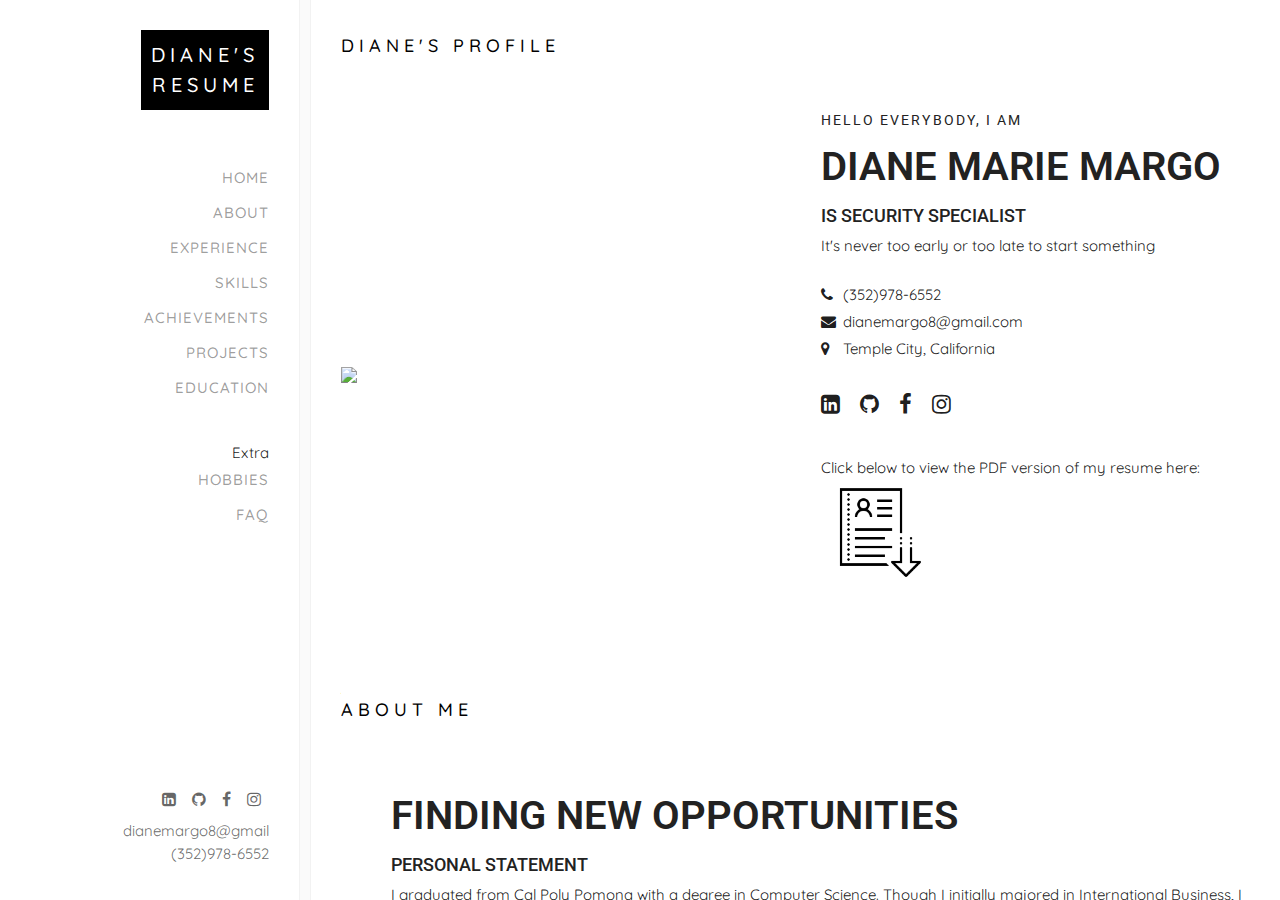
==== resume.html @ 83a234c6 "Update resume.html" ====
<!DOCTYPE html>
<html>
<head>
	<link rel="shortcut icon" type="images\profile\linkedinprofile.jpg" href="favicon.ico">
	<title>Diane Margo's Website</title>
	<link rel="stylesheet" type="text/css" href="css/resume_styles.css">
	<link href="https://stackpath.bootstrapcdn.com/font-awesome/4.7.0/css/font-awesome.min.css" rel="stylesheet">
	<link rel="shortcut icon" href="https://media-exp1.licdn.com/dms/image/C5603AQHrSYSgoVu7YA/profile-displayphoto-shrink_800_800/0/1567546216455?e=1635379200&v=beta&t=qyaoLfaDNfpkjnxjKqqvD3GbhYH4QHb40tQ25MyqhIo"/>
</head>
<body>
	<div class="wraper">
		<div class="container">
		<div class="left-content p-30">
			<div class="logo">
				<a href="index.html">
					<span>Diane's</span>
					<span>Resume</span>
				</a>
			</div>
			<div class="nav">
				<ul>
					<li><a href="#Home">Home</a></li>
					<li><a href="#About">About</a></li>
					<li><a href="#Experience">Experience</a></li>
					<li><a href="#Skills">Skills</a></li>
					<li><a href="#Achievements">Achievements</a></li>
					<li><a href="#Projects">Projects</a></li>
					<li><a href="#Education">Education</a></li>
					
					<br>
					<br>
					<li>Extra</li>
					<li><a href="#Hobbies">Hobbies</a></li>
					<li><a href="#FAQ">FAQ</a></li>
					
				</ul>
			</div>
			<div class="left-footer">
				<div class="social-icons">
					<ul>
						<li><a href="https://www.linkedin.com/in/dianemargo/"><i class="fa fa-linkedin-square" aria-hidden="true"></i></a></li>
						<li><a href="https://github.com/dmmargo"><i class="fa fa-github" aria-hidden="true"></i></a></li>
						<li><a href="https://www.facebook.com/diane.margo"><i class="fa fa-facebook" aria-hidden="true"></i></a></li>
						<li><a href="https://www.instagram.com/who_is_diane/"><i class="fa fa-instagram" aria-hidden="true"></i></a></li>
					</ul>
				</div>
				<div class="foot-contact">
					<ul>
						<li>dianemargo8@gmail</li>
						<li>(352)978-6552</li>
					</ul>
				
				</div>
				

			</div>

		</div>
		<div class="main-content">
			<div class="section1 p-30" id="Home">
			<div class="sec-title">
	
	<div class="pg-title">Diane's Profile</div>
			</div>
				<div class="d-flex-align-center">
				<div class="user-img flex-1"><img src="images\profile\linkedinprofile.jpg"></div>
				<div class="user-profile flex-1">
					<div class="pro-details">
						<div class="sm-text">HELLO EVERYBODY, I AM</div>
						<div class="name">DIANE MARIE MARGO</div>
						<div class="role">IS SECURITY SPECIALIST</div>

					</div>
					<div class="text">It's never too early or too late to start something</div>
					<div class="pr-list">
						<ul>
							<li><i class="fa fa-phone" aria-hidden="true"></i> (352)978-6552</li>
							<li><i class="fa fa-envelope" aria-hidden="true"></i> dianemargo8@gmail.com</li>
							<li><i class="fa fa-map-marker" aria-hidden="true"></i> Temple City, California</li>
						</ul>
					</div>
			<div class="social-icons-head">
					<ul>
						<li><a href="https://www.linkedin.com/in/dianemargo/"><i class="fa fa-linkedin-square" aria-hidden="true"></i></a></li>
						<li><a href="https://github.com/dmmargo"><i class="fa fa-github" aria-hidden="true"></i></a></li>
						<li><a href="https://www.facebook.com/diane.margo"><i class="fa fa-facebook" aria-hidden="true"></i></a></li>
						<li><a href="https://www.instagram.com/who_is_diane/"><i class="fa fa-instagram" aria-hidden="true"></i></a></li>
					</ul>
				</div>
				<br><br>
				<div class="text">Click below to view the PDF version of my resume here: </div>
				<a href="images/Margo_Diane_resume.pdf" open><img src="images/open-resume.png" style="max-width:100px"></a>
				
				<br><br><br><br>

				</div>
			</div>
			</div>
			
			
			
			
			
			
			
			
			
			
<!-- About Start-->			
			<div class="section1 p-30" id="About">
			<div class="sec-title">
	<div class="pg-title">About Me</div>
			</div>
				<div class="d-flex-align-center">
				<div class="user-profile flex-1">
					<div class="pro-details">
						<div class="name">Finding new opportunities</div>
						<div class="role">Personal Statement</div>
					</div>
					
					<div class="text">I graduated from Cal Poly Pomona with a degree in 
					Computer Science. Though I initially majored in International Business, I discovered 
					my passion for engineering and design after attending a campus hackathon at the end 
					of my first year. During the hackathon, I met three other students to work on an ambitious 
					project: a virtual reality game. We initially had little knowledge of designing virtual 
					reality games. But together, we learned new programming languages and concepts that helped 
					us accomplish our goal. Not only did I present our game to judges, but I also shared it 
					with students majoring in different fields to gain different perspectives on the project. 
					Collaborating with my group and sharing my work with others made me realize that I enjoyed 
					leading teams of individuals from various backgrounds.</div>
					<br>
					<div class="text">My interest in leadership culminated in my senior year when 
					I enrolled in a class called “Software Engineering.” Here, I took on the 
					role of project manager for my team. Based on my past project experiences, working on front-end, 
					back-end, business analytics, and qualitative analytics projects, I was able to 
					partition my team’s workloads in the most efficient manner possible while also 
					ensuring that they were involved in every step of the project. I made sure
					to bring out the best of their ability while being a team player.</div>
					<br>
					<div class="text">In addition to my schoolwork, I was involved with numerous 
					student clubs at Cal Poly Pomona. I engaged in many activities; a role of which
					I am particularly proud was my role as a Welcome Week Mentor, where for two 
					summers I mentored and informed new students of the clubs, classes, and benefits 
					the school offers while working with club leaders to coordinate plans. I was also 
					the co-vice president and historian of the Computer Science Society, where I learned 
					to manage resources, recruit club interns, and assist the club board with duties. 
					Additionally, I was an intern and a secretary for the Bronco Esports club. 
					I developed methods to efficiently host events of 500 attendees, worked with sponsors 
					to provide students with giveaways, and worked with the campus organizations to book 
					the appropriate rooms. I believe that school clubs are ideal spaces for networking and 
					learning new skills, where students can express themselves in a welcoming and constructive 
					communities.</div>
					<br>
					<div class="text">Before long, I would discover opportunities for applying my leadership 
					and management skills in the real world. During my third year at Cal Poly Pomona, I began 
					an internship at Southern California Edison (SCE) as an IT Summer Intern. During that time, 
					I created and presented a project for the Intern Project Fair and X-Change Program. 
					My X-Change project premiered in the Continuous Improvement Recognition Event. Soon, 
					I was promoted first to a year-round intern, and then to a full-time employee. For the 
					past two years, I have collaborated on many projects and have managed access controls as 
					well as the company’s subdivided SharePoint, which hosts around 400 users. I also help other 
					teams as an individual contributor. To this day, I continue to learn new concepts and am eager 
					to learn more about my capabilities.</div>
					<br>
					<div class="text">Looking back on my college and professional career, I am 
					more certain than ever that I am best suited for management and leadership 
					roles. My goal is to become a project manager and, perhaps one day, a manager.
					To achieve this goal, I will continue to seek projects that allow me 
					to demonstrate my problem-solving skills to my co-workers and leaders. 
					By applying my strategic management skills, I aim to create 
					better problem-solving solutions and help as many colleagues as 
					possible achieve their own goals. </div>
					

				</div>
			</div>
			</div>
<!-- About End-->					
			
			
			
			
			
			
			
			
			
<!-- Work Start-->				
			<div class="section1 p-30" id="Experience">
			<div class="sec-title">
	<div class="pg-title">Experience</div>
			</div>
				<div class="d-flex-align-center">
				<div class="user-profile flex-1">
					<div class="name2">Southern California Edison (SCE)</div>
					<div class="pro-details"><div class="role">IS Security Specialist</div></div>
							<div class="sm-text">May 2022 - Present</div>	<br>
							<div class="text">● Provide evidence of successful and failed logging for devices in the BES through 
							logging outputs from Industrial Defender and advanced search queries in Splunk.</div>
							<div class="text">● Analyze stakeholders' uses in SharePoint and help with the SharePoint 
							project as it shifts to an automated process. </div>
							<div class="text">● Facilitate meetings for the scanning team to submit and scan on 
							appropriate days.</div>
							<div class="text">● Control Industrial Defender user accounts (create, delete, modify, etc.).</div>
					<div class="pro-details"><div class="role">IS Security Associate</div></div>
							<div class="sm-text">June 2020 - May 2022</div>	<br>
							<div class="text">● Manage a record of patches per device in SCE's Bulk Electric System (BES) 
							by working with SME (subject matter experts) to install any security patches from the vendors.</div>
							<div class="text">● Process access orders as it relates to Electronic Access 
							using the SAP BMC Remedy for IT access role responsibility to grant or 
							remove access.</div>
							<div class="text">● Lead and keep track of SharePoint for the members 
							of Grid Services and validated with the stakeholder to determine what 
							access is needed based on the task they perform.</div>
							<div class="text">● Perform vulnerability scans using Tenable on NERC CIP environments 
							on a bimonthly, monthly, and quarterly basis, help assist with the assessment 
							of vulnerabilities, and work on projects consisting of new assets, performing a 
							new asset vulnerability risk assessment.</div>
							
							<br>
					<div class="pro-details"><div class="role">Professional Trainee and IT Intern</div></div>
							<div class="sm-text">May 2019 - June 2020</div>	<br>
							<div class="text">● Ensure that North American Electric Reliability Corporation critical 
							infrastructure protection (NERC CIP) regulatory compliance and cybersecurity standards are 
							met by providing a cybersecurity framework for the identification and protection of SCE’s 
							critical infrastructure assets to support reliable operation of Bulk Electric System (BES).</div>
							<div class="text">● Assist with submitting access orders to Electronic 
							Access using the SAP BMC Remedy for IT access role responsibility.</div>
							<div class="text">● Provision access on SharePoint access and validated 
							with the stakeholder to determine if the access was still needed.</div>
							<div class="text">● Perform vulnerability scans using Tenable on NERC 
							CIP environments on a bimonthly, monthly, and quarterly basis and work 
							on projects consisting of new assets, performing a new asset vulnerability 
							risk assessment.</div>
							
							
							<br>
					<div class="name2">Bronoco E-sports</div>
					<div class="pro-details"><div class="role">Secretary</div></div>
							<div class="sm-text">May 2019 - May 2020</div>	<br>
							<div class="text">● Acted as an official representative of the 
							club to the Student Interest Council (SIC).</div>
							<div class="text">● Developed methods to make more efficient events 
							that hold around 500 attendees.</div>
							<div class="text">● Worked with sponsors, organizations on 
							campus, and tools online to book rooms and submit applications.</div>
							
<!--							
					<div class="pro-details"><div class="role">General Board</div></div>
							<div class="sm-text">May 2018 - May 2019</div>	<br>
							
							<div class="text">● Developed methods to make more efficient events 
							that hold around 300 attendees.</div>
							<div class="text">● Worked with sponsors to provide students 
							with computer part giveaways.</div>		
--> 				
					<br>					
					<div class="name2">Computer Science Society</div>
					<div class="pro-details"><div class="role">Secretary</div></div>
							<div class="sm-text">May 2019 - May 2020</div>	<br>
							<div class="text">● Organized and select interns for the executive board.</div>
							<div class="text">● Communicated between board members, general members, 
							and outside parties to help the club provide for the students.</div>
							<div class="text">● Designed social media content to advertise the 
							companies that came for the club to recruit students.</div>
							
<!-- 		not relevant enough					
							<br>
					<div class="name2">Welcome Week</div>
					<div class="pro-details"><div class="role">Student Mentor</div></div>
							<div class="sm-text">August 2018, August 2019</div>	<br>
							<div class="text">● Mentored a group of 60 CS mentees.</div>
							<div class="text">● Informed students of classes and opportunities.</div>
							<div class="text">● Interacted with different incoming students and 
							organization leaders in a professional manner.</div>	
--> 					
					<br>
			<div class="pro-details">
						<div class="name">Other Organization</div>
						<div class="name2">SheCodes</div>
						<div class="pro-details"><div class="role">Member</div></div>
							<div class="sm-text">September 2018 - May 2020</div>	<br>
							<div class="text">● Volunteered at the Future Women Developers (FWD) Conference by 
							monitoring the workshops middle/high school women participate in.</div>
							<div class="text">● Joined the Mentorship Program and practices coding 
							interview questions with my mentor.</div>
							<div class="text">● Participated in activities that built my community, 
							outreach, and growth in the field of computer science as a female.</div>
							
						<!--<div class="name2">Game Development</div>-->
						<!--<div class="name2">Vietnmanese Student Association</div>-->
					</div>
							
<!-- Work Experience not relevant to work career
					<div class="name2">cal Poly Pomona Foundation, Inc.</div>
					<div class="pro-details"><div class="role">Food Service Worker</div></div>
							<div class="sm-text">September 2017 - December 2017</div>	<br>
							<div class="text">● Worked in a friendly and fast pace environment.</div>
							<div class="text">● Processed information through the cash register.</div>
							<div class="text">● Maintained a high standard of hygiene and cleanliness 
							meeting all standards of food safety.</div>
							
							<br>
					<div class="pro-details"><div class="role">Banquet Server</div></div>
							<div class="sm-text">June 2017 - September 2017</div>	<br>
							<div class="text">● Delivered with a friendly and fast service.</div>
							<div class="text">● Skillfully addressed the needs of others and partnered 
							with team members to get things done accurately and efficiently.</div>
							<div class="text">● Assist in managing the kitchen by restocking, 
							cleaning, and preparing orders.</div>
							<br>
							<div class="name2">Panda Express</div>
					
					<div class="pro-details"><div class="role">Counter Staff</div></div>
							<div class="sm-text">August 2015 - June 2016</div>	<br>
							<div class="text">● Expedited customer’s orders as cashier 
							while maintaining great customer service.</div>
							<div class="text">● Demonstrated excellence in service and hospitality utilizing 
							invaluable customer service and interpersonal communication skills.</div>
							<div class="text">● Performed food preparation duties 
							in a fast paced line kitchen.</div>	
-->							

						</div>
			</div>
			</div>
<!-- Work end-->	
<!-- About Start-->			
			<div class="section1 p-30" id="Skills">
			<div class="sec-title">
	<div class="pg-title">Skills</div>
			</div>
				<div class="d-flex-align-center">
				<div class="user-profile flex-1">
					<div class="pro-details">
						<div class="name2">Work</div>
						<div class="role">BMC Remedy ● Industrial Defender 
						AutomtedSystems Management (ID ASM) ● SharePoint ● SAP 
						● Microsoft Offices</div>
						
						<div class="name2">School</div>
						<div class="role">Java ● Python ● C++ ● C# ● C 
						● MIPS ● Unity ● Android Studios ● Git ● LUA ● 
						HTML ● CSS ● Dart ● Flutter ● Javascript</div>
					</div>
					
					

				</div>
			</div>
			</div>
<!-- About End-->

			
<!-- Achievements Start-->				
						
			<div class="section1 p-30" id="Achievements">
			<div class="sec-title">
	<div class="pg-title">Achievements</div>
			</div>
				<div class="d-flex-align-center">
				<div class="user-profile flex-1">
					<div class="pro-details">
						<div class="name">Work Related</div>
						<div class="role">IS Security Associate at SCE</div>
					</div>
					<div class="text">● Took a lead role in the SharePoint team after working on the team for a year as an intern.</div>
					<div class="text">● Found workarounds when sudden SharePoint issues arrise that affected 400 stakeholders.</div>
					<div class="text">● Hosted 3 team events that was informative and to keep the work mentally safe.</div>
					<div class="text">● Presented NERC information to over 300 attendees at the NERC CIP Refresher Training
					and hosted the games at the end of the event.</div>
					<div class="text">● Took part in the vulnerability assessment, patch management, access management, 
					evidence review board, qualitative assessment, and SharePoint team.</div>
					
					<br>
						
					<div class="pro-details">
						<div class="role">Professional Trainee at SCE</div>
					</div>
					<div class="text">● Created a project “Manual Baseline Organization” and presented at the Intern Project Event.</div>
					<div class="text">● Participated in the X-Change Project which was premiered at the Continuous Improvement (CI) Recognition Event.</div>
					<div class="text">● Volunteered at the Habitat for Humanity 2019.</div>
					<div class="text">● Got converted to a year-round intern and to a full-time.</div>
					<div class="text">● Part of the VA, patch management, and access management team.</div>
					<div class="text">● Hosted the a farewell event and helped at other events.</div>
					<br>


				<div class="pro-details">
						<div class="name">Certifications</div>
						
						<div class="role"><u><a href="documents/splunk fundamentals 2.pdf" open>Splunk 8.1 Fundamentals 2 Certificate</u></a></div>
						<div class="text">Splunk</div><br>
						
						<div class="role"><u><a href="documents/FSCA - Course completion - Diane Margo.pdf" open>Forescout Administrative Certification</u></a></div>
						<div class="text">Forescout</div><br>
						
						<!--
						<div class="role"><u><a href="documents/Learner-Verification-2157-20091231-CISSP 2019.pdf" open>Certified Information Systems Security Professional(CISSP) 2019</u></a></div>
						<div class="text">Alison</div><br>
						
						<div class="role"><u><a href="documents/Google Digital Garage Certification Certificate.pdf" open>The Fundamentals of Digital Marketing</u></a></div>
						<div class="text">Google Digitial Garage</div><br>
						
						<div class="role"><u><a href="documents/Learner-Verification-1935-20091231-Administrative Support.pdf" open>Administrative Support</u></a></div>
						<div class="text">Alison</div>
						-->
						
					</div>
				</div>
			</div>
			</div>
			
<!-- Achievements End-->				
			
<!-- Projects Start-->				
			
			<div class="section1 p-30" id="Projects">
			<div class="sec-title">
	<div class="pg-title">Projects</div>
			</div>
				<div class="d-flex-align-center">
				<div class="user-profile flex-1">
					<div class="pro-details">
						<div class="name">Work Projects</div>
						
					<div class="role">SharePoint 2019</div>
					<div class="sm-text">October 2019 - December 2020</div>
					<div class="text">● Ensured all files were transfered successfully from one SharePoint 
					to anoter by working with SMEs and enforcing backup storage.</div>
					<div class="text">● Provisioned access to the new SharePoint for each stakeholder.</div>
					<br>
					
					</div>
					<div class="role">Automated Manual Baseline</div>
					<div class="sm-text">May 2019 - August 2019</div>
					<div class="text">● Used Python to build a software that would take in 
					baselines to calculate and compile into one report on a bi-monthly basis.</div>
					<div class="text">● Saved 8 hours of manually labor on a monthly basis.</div>
					<br>
					

					
					<div class="pro-details">
						<div class="name">Undergraduate Projects</div>
						<div class="name2">Hackathons</div>
					</div>
<!--					
					<div class="role">MeTime - Rose Hacks, UCR: </div>
					<div class="sm-text">January 2019</div>
					<div class="text">● Design and applied the features for an android application using Figma</div>
					<div class="text">● Develop a process and showcase the prototype to users.</div>
					<br>
-->					
					<div class="role"><a href = https://github.com/dmmargo/Trading-Wars>
					<u>Trading Wars</u></a> - LA Hacks, UCLA</div>
					<div class="sm-text">March 2018</div>
					<div class="text">● Worked with Ruby on Rails to develop a website that 
					featured a stock game that used real-time API implemented by BlackRock.</div>
					<div class="text">● Allowed users to safely create their own individual 
					accounts and use the fake currency added.</div>
					<br>
<!--					
					<div class="role">Carnival Games - Citrus Hack, UCR</div>
					<div class="sm-text">April 2018</div>
					<div class="text">● Design and applied the features for an android application using Figma</div>
					<div class="text">● Develop a process and showcase the prototype to users.</div>
					<br>
-->					
					<div class="role"><a href = https://github.com/dmmargo/Undercooked>
					<u>UnderCooked</u></a> - Hack Poly, Cal Poly Pomona</div>
					<div class="sm-text">February 2018</div>
					<div class="text">● Worked with the Oculus Rift, a virtual reality system, 
					to immerse users in a virtual kitchen while interacting with objects.</div>
					<div class="text">● Utilized Unity in order to develop the game that would 
					allow users to walk and play with objects while given a time limit.</div>

					<div class="pro-details">
						<div class="name2">School</div>
					</div>
					<div class="role"><a href = https://github.com/dmmargo/Virtual-Assistant-Doctor>
					<u>Virtual Assistant Doctor</u></a> - Software Engineering</div>
					<div class="sm-text">January 2020 - May 2020</div>
					<div class="text">● Utilized TensorFlow to create sprints of goals and met deadlines 
					ahead of schedule with the team.</div>
					<div class="text">● Created diagrams for the development stages explaining all principles of the backend.</div>
					<div class="text">● Reached out to other teams to coordinate a connection with a serverside and a database
					to our Flutter application.</div>
					<br>
					
					<div class="role"><a href = https://github.com/techllamaa/DroidDrop>
					<u>DroidDrop</u></a> - Senior Project</div>
					<div class="sm-text">January 2018 - May 2018</div>
					<div class="text">● Make Android Studios in the form of an Android App so 
					that sharing files with people around you can be faster and easier.</div>
					<div class="text">● Connected XML and Java.</div>
					<div class="text">● Design the UI and made the interactive pages.</div>
					<br>
					
					

				</div>
			</div>
			</div>
<!-- Projects End-->

				
<!-- Education Start-->				
			<div class="section1 p-30" id="Education">
			<div class="sec-title">
	<div class="pg-title">Education</div>
			</div>
				<div class="d-flex-align-center">
				<div class="user-profile flex-1">
					<div class="pro-details">
						<div class="name">California State Polytechnic University, Pomona</div>
						<div class="role">Bachelor of Science - BS, Computer Science</div>
						<div class="sm-text">September 2016 - May 2020</div>
					</div>
					
					
					<br>
					<div class="pro-details">
						<div class="name">Lake Sumter State College - South Lake Campus</div>
						<div class="role"></div>
						<div class="sm-text">July 2016 - August 2016</div>
					</div>
					<br>
					<br>
					<br>
				</div>
			</div>
			</div>			
<!-- Education End-->							
			
<!--EXTRA-->


<!-- About Start-->			
			
			<div class="section1 p-30" id="Hobbies">
			<div class="sec-title">
			
	<div class="pg-title">Hobbies</div>
			</div>
				<div class="d-flex-align-center">
				<div class="user-profile flex-1">
					<div class="pro-details">
						<div class="name">Continuous Explorer</div>
						<div class="role">Traveling the World</div>
						<div class= "row">
							<div class="column">
								<img src="images\hobbies\travel\20170914_085815.jpg">
							</div>
							<div class="column">
								<img src="images\hobbies\travel\20170904_120705.jpg">
							</div>
							<div class="column">
								<img src="images\hobbies\travel\melbourne.jpg">
							</div>
							<div class="column">
								<img src="images\hobbies\travel\bigbear.jpg"> 
							</div>
						</div>
					</div>
					<br>
					<div class="pro-details">
						<div class="role">Eating Food</div>
						<div class="Food">
						<div class= "row">
							<div class="column">
								<img src="images\hobbies\food\vox.jpg"> 
							</div>
							<div class="column">
								<img src="images\hobbies\food\jbbq.jpg"> 
							</div>
							<div class="column">
								<img src="images\hobbies\food\tofusoup.jpg"> 
							</div>
							<div class="column">
								<img src="images\hobbies\food\kbbq.jpg"> 
							</div>
						</div>	
						<div class= "row">
							<div class="column">
								<img src="images\hobbies\food\pancake.jpg"> 
							</div>
							<div class="column">
								<img src="images\hobbies\food\clam.jpg"> 
							</div>
							<div class="column">
								<img src="images\hobbies\food\ramen.jpg"> 
							</div>
							<div class="column">
								<img src="images\hobbies\food\tokyo fried.jpg"> 
							</div>
						</div>						

						</div>
					</div>
					
					<br>
					<div class="pro-details">
						<div class="role">Hikes</div>
						<div class="Food">
						<div class= "row">
							<div class="column">
								<img src="images\hobbies\hike\bigbear.jpg">								
							</div>
							<div class="column">
								<img src="images\hobbies\hike\milard.jpg">
							</div>
							<div class="column">
								<img src="images\hobbies\hike\poles.jpg">
							</div>
							<div class="column">
								<img src="images\hobbies\hike\diamond.jpg">
							</div>
						</div>						
						</div>
					</div>
				</div>
			</div>
			</div>
<!-- About End-->				

<!--FAQ start -->		
			<div class="section1 p-30" id="FAQ">
			<div class="sec-title">
	<div class="pg-title">FAQ</div>
			</div>
				<div class="d-flex-align-center">
				<div class="user-profile flex-1">
					<div class="pro-details">
						<div class="name">Fequently Asked Questions</div>
						
					</div>
					<div class="role">Tell me about yourself</div>
					<div class="text">Hi, my name is Diane, and I'm an IS Security Associate 
					at Southern California Edison. At work, I specialize in vulnerability, patch, 
					and access management. I also help out with QA testing, the evidence review board, and 
					systems security management ports and services.
					</div>
					<div class="text">Outside of work, I've had the opportunity to  
					work on my own side projects and learn new and different skills, such as SQL, 
					Forescout, and Blazer.					
					</div>
					<div class="text">I'll always be happy to learn more about any opportunies that 
					come my way as long as it's after my work hours.  
					</div>
					<div class="text">😀😀😀
					</div>
					<br>

					<div class="role">What is your greatest strengths?</div>
					<div class="text">I think some of my greatest strengths is my communication and willingness 
					to take initiative. During my work, I've ran into situations where I would take a role in helping 
					the team with different tasks. I communicated with different teammates to ensure the task was 
					done correctly by listening to their feedback and doing task way ahead of their deadlines to 
					give room for any improvements. Because I worked with mroe and more people, I ended up joining 
					7 different teams in my own team learning almost end-to-end as only an intern, 
					which carried over when I got converted to a full-time employee.
					</div>
					<br>
					
					<div class="role">What is your greatest weakness?</div>
					<div class="text">I'd have to say that public speaking. I've been 
					presenting more at my workplace and have been enjoying presenting at bigger meetings since they make 
					me feel more confident. All of the experiences has made it easier  t for 
					me to speak with a bigger crowds of people and to explain, for example, the requirements our 
					team needs to meet. I'm still working on it, of course. 
					</div>
					<br>
					
					<div class="role">What is your greatest professional achievements?</div>
					<div class="text"><i>Situation:</i> Several people reported a problem with the 
					Grid SharePoint to me. Once I saw the web address, I was able to recongize 
					the issue and quickly found a workaround. I recognized that URLs the users 
					were trying to access were no longer redirecting to the new SharePoint 2019 
					that my team and upgraded to earlier in that year. </div>
					<div class="text"><i>Task:</i> My role was to manage the site and email 
					the Grid Team of the issue right away while SMEs and I troubleshooted 
					the site's backend. </div>
					<div class="text"><i>Action:</i> I worked with the SMEs on the backend and 
					QA the access and link to the page that broke as we tried to find 
					different solutions to solve the conflict until noon, when we found one. </div>
					<div class="text"><i>Result:</i> By sharing the work around, I was able to 
					get Grid SharePoint users back up in running within minutes! I alleviated 
					hundreds of calls to the help desk and down work for many of the users who 
					access the SharePoint site and management escalation. 
</div>
					<br>
					
					<!--
					<div class="role">Question?</div>
					<div class="text">Answer!</div>
					<br>
					-->
					
					<!--
					<div class="role">Why do i deserve the scholarship?</div>
					<div class="text">I believe my previous accomplishments as an IS Security Associate and the skills I have learned on the job make me deserving of this scholarship. I have led two different clubs and contributed to many hackathons and in-class group projects before entering the field, where I learned how to manage resources, worked with people inside and outside of the clubs/groups, and organized events up to 500 attendees. 

					Before long, I would discover opportunities for applying my leadership and management 
					skills in the real world. During my internship at Southern California Edison (SCE) as 
					an IT Summer Intern, I created and presented a project for the Intern Project Fair and 
					X-Change Program. My X-Change project premiered in the Continuous Improvement Recognition 
					Event. Soon, I was promoted first to a year-round intern, and then to a full-time employee. 
					For the past two years, I have collaborated on many projects and have managed access controls as well as the company’s subdivided SharePoint, which hosts around 400 users. I also help other teams as an individual contributor. To this day, I continue to learn new concepts and am eager to learn more about my capabilities.</div>
					<br>
					-->
					
					

				</div>
			</div>
			</div>							
													
<!-- FAQ End-->				
			
			
			

		</div>
	</div>
	
</div>
</body>
</html>
---- css/resume_styles.css ----
@charset "utf-8";
@import url('https://fonts.googleapis.com/css?family=Quicksand:300,400,500,700');
@import url('https://fonts.googleapis.com/css?family=Roboto');
/*=============================================
Css Indexing
===============================================
1 Base CSS

===============================================*/





/*===========================================
Base CSS
============================================*/
*{
  margin: 0;
  padding: 0;
  box-sizing: border-box;
}
h1,
h2,
h3,
h4,
h5,
h6 {


}
html {
  height: 100%;
}
body {
  height: 100%;
  font-family: 'Quicksand', sans-serif;
 color: rgba(0, 0, 0, 0.9);
  box-sizing: border-box;
  font-size: 15px;
  overflow: hidden;
  background: #fafafa;
}
label {
  padding: 0;
  margin: 0;
}
ul, li, ol {
  padding: 0;
  margin: 0;
}
li{
  list-style: none;
}
a, img {
  border: 0;
  outline: none;
  text-decoration: none;
}
input::-moz-focus-inner {
  border: 0;
}
bo {
  outline: none;
}
img {
  max-width: 100%;
  height: auto;
  vertical-align: bottom;
}
input, select, textarea, button{
  font-family: 'Muli', sans-serif;
}
input:focus, select:focus, textarea:focus, button:focus{
  outline: 0;
}

a {
  color: inherit;
  -webkit-transition: 0.5s;
  -o-transition: 0.5s;
  transition: 0.5s; }


p {
  margin-bottom: 1.5em; }

h1, h2, h3, h4, h5, h6 {
  color: #000;
  font-family: "Quicksand", Arial, sans-serif;
  font-weight: 400;
  margin: 0 0 30px 0; }


i.material-icons {
  font-size: inherit;
  line-height: inherit;
}

::-webkit-scrollbar-track
{
	-webkit-box-shadow: inset 0 0 6px rgba(0,0,0,0.3);
	border-radius: 10px;
	background-color: #F5F5F5;
}

::-webkit-scrollbar
{
  width: 10px;
  height: 10px;
  border-radius: 10px;
  background-color: #F5F5F5;
}

::-webkit-scrollbar-thumb
{

  -webkit-box-shadow: inset 0 0 6px rgba(0,0,0,.3);
  background-color: #777;
  border-radius: 10px;
}

/*===========================================
Text Styles CSS
============================================*/
.t-title-size{
  font-size: 18px;
}
.t-bold{
  font-weight: 600;
}
.t-normal{
  font-weight: normal;
}
.t-center{
  text-align: center;
}
.t-right{
  text-align: right;
}



/*===========================================
Padding & Margins CSS
============================================*/
.p-5{
  padding: 5px;
}
.p-10{
  padding: 10px;
}
.p-15{
  padding: 15px;
}
.p-20{
  padding: 20px;
}
.p-25{
  padding: 25px;
}
.p-30{
  padding: 30px;
}
.p-35{
  padding: 35px;
}
.p-40{
  padding: 40px;
}
.p-45{
  padding: 45px;
}
.p-50{
  padding: 50px;
}

.p-right5{
  padding-right: 5px;
}
.p-right10{
  padding-right: 10px;
}
.p-right15{
  padding-right: 15px;
}
.p-right20{
  padding-right: 20px;
}
.p-right25{
  padding-right: 25px;
}
.p-right30{
  padding-right: 30px;
}

.p-left5{
  padding-left: 5px;
}
.p-left10{
  padding-left: 10px;
}
.p-left15{
  padding-left: 15px;
}
.p-left20{
  padding-left: 20px;
}
.p-left25{
  padding-left: 25px;
}
.p-left30{
  padding-left: 30px;
}

.m-5{
  margin:: 5px;
}
.m-10{
  margin: 10px;
}
.m-15{
  margin: 15px;
}
.m-20{
  margin: 20px;
}
.m-25{
  margin: 25px;
}
.m-30{
  margin: 30px;
}
.m-35{
  margin: 35px;
}
.m-40{
  margin: 40px;
}
.m-45{
  margin: 45px;
}
.m-50{
  margin: 50px;
}

/*===========================================
Display Styles
============================================*/
.d-flex{
  display: flex;
}
.d-flex-align-center{
  display: flex;
  align-items: center;
  flex-direction: row;
}
.d-flex-align-center-column{
  display: flex;
  align-items: center;
  flex-direction: column;
}
.flex-1{
  flex: 1;
}
.flex-2{
  flex: 2;
}



/*===========================================
Page Styles
============================================*/

.wraper {
    width: 100%;
    height: 100%;
}


.container {
    height: 100%;
    display: flex;
    flex-direction: row;
}

.left-content {
    width: 300px;
    overflow-y: auto;
    height: 100%;
    background: #fff;
    border-right: 1px solid rgba(221, 221, 221, 0.38);
    display: flex;
    flex-direction: column;
}


.main-content {
    flex: 1;
    overflow-y: auto;
    margin-left: 10px;
    background: #fff;
    border-left: 1px solid rgba(221, 221, 221, 0.38);
}
.logo {
    display: flex;
    justify-content: flex-end;
}

.logo a {
    color: #fff;
    text-align: right;
    background: #000;
    display: flex;
    flex-direction: column;
    padding: 10px;
    font-size: 20px;
    text-transform: uppercase;
    letter-spacing: 5px;
    line-height: 30px;
    font-weight: 500;
}

.nav {
    flex: 1;
    /* display: flex; */
    justify-content: flex-end;
    margin: 50px 0px;
}

.nav ul li, .nav ul li a {
    display: flex;
    justify-content: flex-end;
}

.nav ul li a {
    padding: 8px 0px;
    text-transform: uppercase;
    color: rgba(0, 0, 0, 0.4);
    letter-spacing: 1px;
    font-weight: 500;
    position: relative;
}

.nav ul li a:hover {
    color: #000;
}
.nav ul li a:after {
    content: "";
    width: 0;
    height: 1px;
    background: #000;
    position: absolute;
    bottom: 5px;
    left: 0;
    right: 0;
    -webkit-transform: scaleX(0);
    -moz-transform: scaleX(0);
    -ms-transform: scaleX(0);
    -o-transform: scaleX(0);
    transform: scaleX(0);
    -webkit-transition: all 0.3s cubic-bezier(0.175, 0.885, 0.32, 1.275);
    -moz-transition: all 0.3s cubic-bezier(0.175, 0.885, 0.32, 1.275);
    -ms-transition: all 0.3s cubic-bezier(0.175, 0.885, 0.32, 1.275);
    -o-transition: all 0.3s cubic-bezier(0.175, 0.885, 0.32, 1.275);
    transition: all 0.3s cubic-bezier(0.175, 0.885, 0.32, 1.275);
}

.nav ul li a:hover:after {
    width: 100%;
    -webkit-transform: scaleX(1);
    -moz-transform: scaleX(1);
    -ms-transform: scaleX(1);
    -o-transform: scaleX(1);
    transform: scaleX(1);
}

.left-footer {
    color: rgba(0, 0, 0, 0.6);
    display: flex;
    flex-direction: column;
    justify-content: flex-end;
}

.foot-contact, .social-icons ul, .copy-rights {
    display: flex;
    justify-content: flex-end;
}

.social-icons ul li {
    display: flex;
    justify-content: flex-end;
    flex-direction: row;
}

.foot-contact ul {
    display: flex;
    flex-direction: column;
}

.foot-contact ul li {
    justify-content: flex-end;
    display: flex;
    margin: 2px 0px;
}

.foot-contact {
   margin: 5px 0px;
}



.social-icons ul li a {
    padding: 5px 8px;
    font-size: 16px;
}


.social-icons ul li a:hover {
  color: #000;
  transform: scale(1.2) translateY(-5px);
}
.user-profile {
    padding-left: 50px;
}

.sm-text {
    letter-spacing: 2.1px;
    font-weight: normal;
    color: #222222;
    font-size: 14px;
    font-family: "Roboto", sans-serif;
    text-transform: uppercase;
}

.name {
    font-size: 40px;
    text-transform: uppercase;
    margin: 15px 0px;
    color: #222222;
    font-family: "Roboto", sans-serif;
    font-weight: 600;
}
.name2 {
    font-size: 20px;
    text-transform: uppercase;
    margin: 15px 0px;
    color: #222222;
    font-family: "Roboto", sans-serif;
    font-weight: 600;
}

.role {
    font-size: 18px;
    font-weight: 500;
    font-family: "Roboto", sans-serif;
    text-transform: uppercase;
    margin-bottom: 10px;
    color: #222222;
}

.text {
   
    font-size: 15px;
}

.pr-list {
    margin: 30px 0px;
    
}

.pr-list ul li {
    margin-bottom: 8px;
}

.pr-list ul li i {
    width: 18px;
}
.social-icons-head ul {
    display: flex;
}

.social-icons-head ul li a {
    padding: 5px 10px;
    font-size: 22px;
    transition: all .3s;
        display: flex;
}

.social-icons-head {}

.social-icons-head ul li:nth-child(1) a {
    padding-left: 0;
}

.social-icons-head ul li a:hover {
    color: #000;
    transform: scale(1.2) translateY(-5px);
}
.sec-title {
    margin-bottom: 50px;
}

.pg-title {
    font-size: 18px;
    font-weight: 500;
    text-transform: uppercase;
    letter-spacing: 5px;
    line-height: 1.8;
    color: #000;
}

.pg-sub-title {
    margin-bottom: 10px;
    display: block;
    font-size: 10px;
    text-transform: uppercase;
    color: #999999;
    font-weight: 500;
    letter-spacing: 5px;
}



.button {
  background-color: #e7e7e7; 
  color: black;
  border: none;
  color: black;
  padding: 5px 10px;
  text-align: center;
  text-decoration: none;
  display: inline-block;
  font-size: 16px;
}

.mySlides {display:none;}

img {
  width: 100%;
  height: auto;
}

.row {
  display: flex;
  flex-wrap: wrap;
  padding: 0 4px;
}

/* Create four equal columns that sits next to each other */
.column {
  flex: 25%;
  max-width: 25%;
  padding: 0 4px;
}

.column img {
  margin-top: 8px;
  vertical-align: middle;
  width: 100%;
}

/* Responsive layout - makes a two column-layout instead of four columns */
@media screen and (max-width: 800px) {
  .column {
    flex: 50%;
    max-width: 50%;
  }
}

/* Responsive layout - makes the two columns stack on top of each other instead of next to each other */
@media screen and (max-width: 600px) {
  .column {
    flex: 100%;
    max-width: 100%;
  }
}
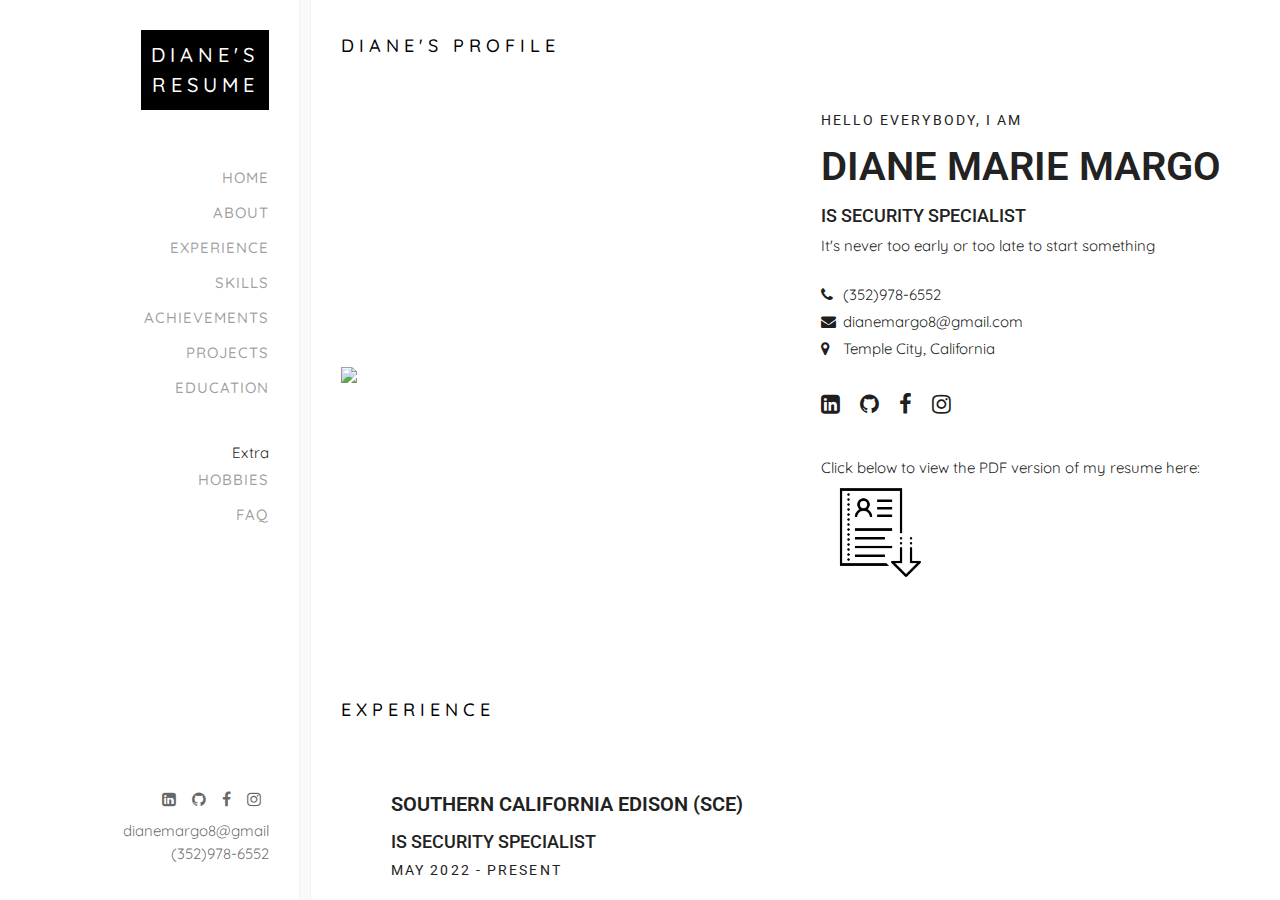
==== commit a0f504b0: "Update resume.html" ====
--- a/resume.html
+++ b/resume.html
@@ -89,7 +89,7 @@
 				</div>
 				<br><br>
 				<div class="text">Click below to view the PDF version of my resume here: </div>
-				<a href="images/Margo_Diane_resume.pdf" open><img src="images/open-resume.png" style="max-width:100px"></a>
+				<a href="documents/Margo_Diane_resume.pdf" open><img src="images/open-resume.png" style="max-width:100px"></a>
 				
 				<br><br><br><br>
 
@@ -103,82 +103,7 @@
 			
 			
 			
-			
-			
-			
-<!-- About Start-->			
-			<div class="section1 p-30" id="About">
-			<div class="sec-title">
-	<div class="pg-title">About Me</div>
-			</div>
-				<div class="d-flex-align-center">
-				<div class="user-profile flex-1">
-					<div class="pro-details">
-						<div class="name">Finding new opportunities</div>
-						<div class="role">Personal Statement</div>
-					</div>
-					
-					<div class="text">I graduated from Cal Poly Pomona with a degree in 
-					Computer Science. Though I initially majored in International Business, I discovered 
-					my passion for engineering and design after attending a campus hackathon at the end 
-					of my first year. During the hackathon, I met three other students to work on an ambitious 
-					project: a virtual reality game. We initially had little knowledge of designing virtual 
-					reality games. But together, we learned new programming languages and concepts that helped 
-					us accomplish our goal. Not only did I present our game to judges, but I also shared it 
-					with students majoring in different fields to gain different perspectives on the project. 
-					Collaborating with my group and sharing my work with others made me realize that I enjoyed 
-					leading teams of individuals from various backgrounds.</div>
-					<br>
-					<div class="text">My interest in leadership culminated in my senior year when 
-					I enrolled in a class called “Software Engineering.” Here, I took on the 
-					role of project manager for my team. Based on my past project experiences, working on front-end, 
-					back-end, business analytics, and qualitative analytics projects, I was able to 
-					partition my team’s workloads in the most efficient manner possible while also 
-					ensuring that they were involved in every step of the project. I made sure
-					to bring out the best of their ability while being a team player.</div>
-					<br>
-					<div class="text">In addition to my schoolwork, I was involved with numerous 
-					student clubs at Cal Poly Pomona. I engaged in many activities; a role of which
-					I am particularly proud was my role as a Welcome Week Mentor, where for two 
-					summers I mentored and informed new students of the clubs, classes, and benefits 
-					the school offers while working with club leaders to coordinate plans. I was also 
-					the co-vice president and historian of the Computer Science Society, where I learned 
-					to manage resources, recruit club interns, and assist the club board with duties. 
-					Additionally, I was an intern and a secretary for the Bronco Esports club. 
-					I developed methods to efficiently host events of 500 attendees, worked with sponsors 
-					to provide students with giveaways, and worked with the campus organizations to book 
-					the appropriate rooms. I believe that school clubs are ideal spaces for networking and 
-					learning new skills, where students can express themselves in a welcoming and constructive 
-					communities.</div>
-					<br>
-					<div class="text">Before long, I would discover opportunities for applying my leadership 
-					and management skills in the real world. During my third year at Cal Poly Pomona, I began 
-					an internship at Southern California Edison (SCE) as an IT Summer Intern. During that time, 
-					I created and presented a project for the Intern Project Fair and X-Change Program. 
-					My X-Change project premiered in the Continuous Improvement Recognition Event. Soon, 
-					I was promoted first to a year-round intern, and then to a full-time employee. For the 
-					past two years, I have collaborated on many projects and have managed access controls as 
-					well as the company’s subdivided SharePoint, which hosts around 400 users. I also help other 
-					teams as an individual contributor. To this day, I continue to learn new concepts and am eager 
-					to learn more about my capabilities.</div>
-					<br>
-					<div class="text">Looking back on my college and professional career, I am 
-					more certain than ever that I am best suited for management and leadership 
-					roles. My goal is to become a project manager and, perhaps one day, a manager.
-					To achieve this goal, I will continue to seek projects that allow me 
-					to demonstrate my problem-solving skills to my co-workers and leaders. 
-					By applying my strategic management skills, I aim to create 
-					better problem-solving solutions and help as many colleagues as 
-					possible achieve their own goals. </div>
-					
-
-				</div>
-			</div>
-			</div>
-<!-- About End-->					
-			
-			
-			
+
 			
 			
 			
@@ -202,6 +127,9 @@
 							<div class="text">● Facilitate meetings for the scanning team to submit and scan on 
 							appropriate days.</div>
 							<div class="text">● Control Industrial Defender user accounts (create, delete, modify, etc.).</div>
+					
+					
+					<br>
 					<div class="pro-details"><div class="role">IS Security Associate</div></div>
 							<div class="sm-text">June 2020 - May 2022</div>	<br>
 							<div class="text">● Manage a record of patches per device in SCE's Bulk Electric System (BES) 
@@ -535,6 +463,83 @@
 			
 <!--EXTRA-->
 
+			
+			
+			
+<!-- About Start-->			
+			<div class="section1 p-30" id="About">
+			<div class="sec-title">
+	<div class="pg-title">About Me</div>
+			</div>
+				<div class="d-flex-align-center">
+				<div class="user-profile flex-1">
+					<div class="pro-details">
+						<div class="name">Finding new opportunities</div>
+						<div class="role">Personal Statement</div>
+					</div>
+					
+					<div class="text">I graduated from Cal Poly Pomona with a degree in 
+					Computer Science. Though I initially majored in International Business, I discovered 
+					my passion for engineering and design after attending a campus hackathon at the end 
+					of my first year. During the hackathon, I met three other students to work on an ambitious 
+					project: a virtual reality game. We initially had little knowledge of designing virtual 
+					reality games. But together, we learned new programming languages and concepts that helped 
+					us accomplish our goal. Not only did I present our game to judges, but I also shared it 
+					with students majoring in different fields to gain different perspectives on the project. 
+					Collaborating with my group and sharing my work with others made me realize that I enjoyed 
+					leading teams of individuals from various backgrounds.</div>
+					<br>
+					<div class="text">My interest in leadership culminated in my senior year when 
+					I enrolled in a class called “Software Engineering.” Here, I took on the 
+					role of project manager for my team. Based on my past project experiences, working on front-end, 
+					back-end, business analytics, and qualitative analytics projects, I was able to 
+					partition my team’s workloads in the most efficient manner possible while also 
+					ensuring that they were involved in every step of the project. I made sure
+					to bring out the best of their ability while being a team player.</div>
+					<br>
+					<div class="text">In addition to my schoolwork, I was involved with numerous 
+					student clubs at Cal Poly Pomona. I engaged in many activities; a role of which
+					I am particularly proud was my role as a Welcome Week Mentor, where for two 
+					summers I mentored and informed new students of the clubs, classes, and benefits 
+					the school offers while working with club leaders to coordinate plans. I was also 
+					the co-vice president and historian of the Computer Science Society, where I learned 
+					to manage resources, recruit club interns, and assist the club board with duties. 
+					Additionally, I was an intern and a secretary for the Bronco Esports club. 
+					I developed methods to efficiently host events of 500 attendees, worked with sponsors 
+					to provide students with giveaways, and worked with the campus organizations to book 
+					the appropriate rooms. I believe that school clubs are ideal spaces for networking and 
+					learning new skills, where students can express themselves in a welcoming and constructive 
+					communities.</div>
+					<br>
+					<div class="text">Before long, I would discover opportunities for applying my leadership 
+					and management skills in the real world. During my third year at Cal Poly Pomona, I began 
+					an internship at Southern California Edison (SCE) as an IT Summer Intern. During that time, 
+					I created and presented a project for the Intern Project Fair and X-Change Program. 
+					My X-Change project premiered in the Continuous Improvement Recognition Event. Soon, 
+					I was promoted first to a year-round intern, and then to a full-time employee. For the 
+					past two years, I have collaborated on many projects and have managed access controls as 
+					well as the company’s subdivided SharePoint, which hosts around 400 users. I also help other 
+					teams as an individual contributor. To this day, I continue to learn new concepts and am eager 
+					to learn more about my capabilities.</div>
+					<br>
+					<div class="text">Looking back on my college and professional career, I am 
+					more certain than ever that I am best suited for management and leadership 
+					roles. My goal is to become a project manager and, perhaps one day, a manager.
+					To achieve this goal, I will continue to seek projects that allow me 
+					to demonstrate my problem-solving skills to my co-workers and leaders. 
+					By applying my strategic management skills, I aim to create 
+					better problem-solving solutions and help as many colleagues as 
+					possible achieve their own goals. </div>
+					
+
+				</div>
+			</div>
+			</div>
+<!-- About End-->					
+			
+			
+			
+			
 
 <!-- About Start-->			
 			
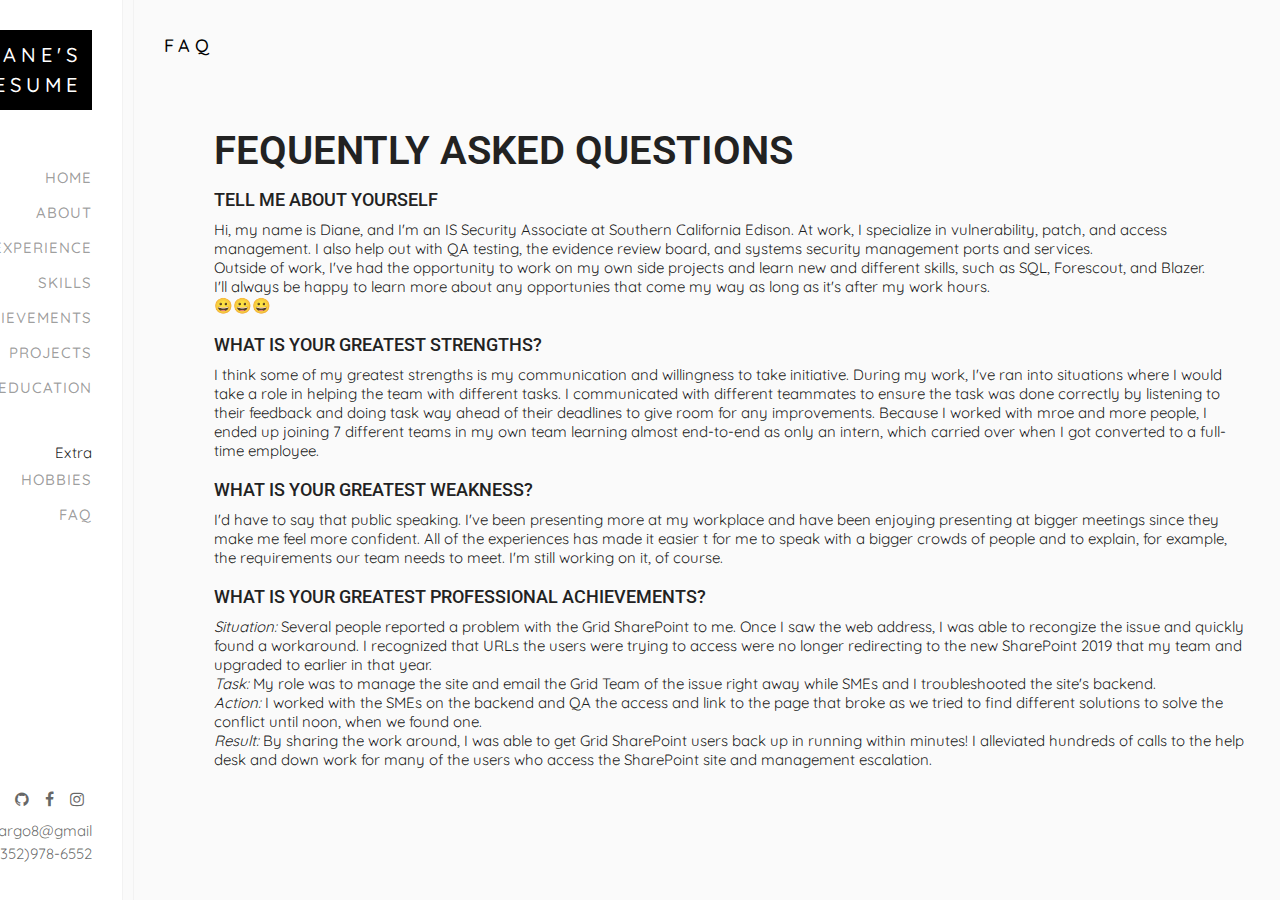
==== commit fa05efc6: "Update resume.html" ====
--- a/resume.html
+++ b/resume.html
@@ -609,8 +609,8 @@
 						<div class="role">Hikes</div>
 						<div class="Food">
 						<div class= "row">
-							<div class="column">
-								<img src="images\hobbies\hike\bigbear.jpg">								
+<!-- 							<div class="column">
+								<img src="images\hobbies\hike\bigbear.jpg">								 -->
 							</div>
 							<div class="column">
 								<img src="images\hobbies\hike\milard.jpg">
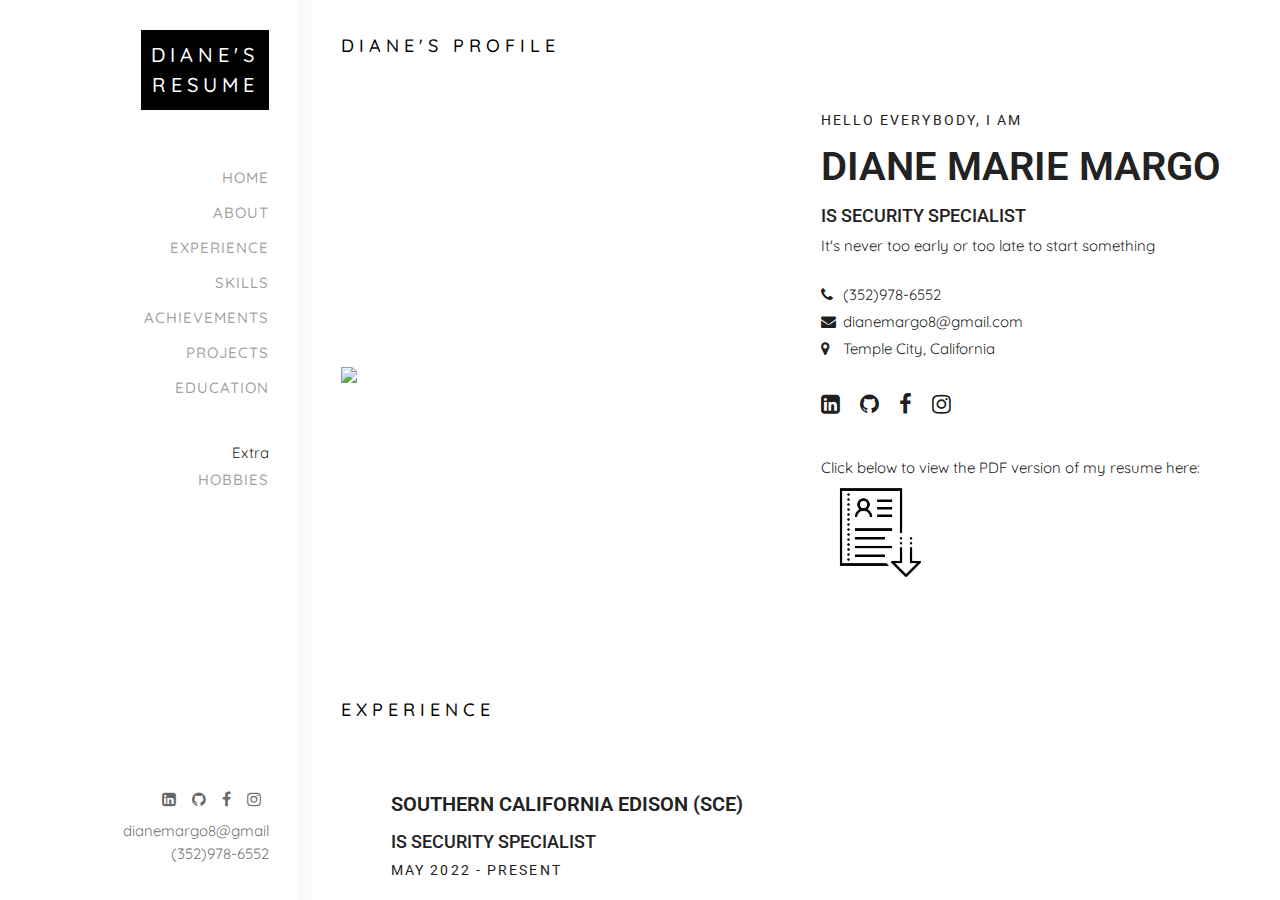
==== commit 9dcfd796: "Update resume.html" ====
--- a/resume.html
+++ b/resume.html
@@ -31,7 +31,7 @@
 					<br>
 					<li>Extra</li>
 					<li><a href="#Hobbies">Hobbies</a></li>
-					<li><a href="#FAQ">FAQ</a></li>
+					<!--<li><a href="#FAQ">FAQ</a></li>-->
 					
 				</ul>
 			</div>
@@ -323,7 +323,7 @@
 						<div class="role"><u><a href="documents/FSCA - Course completion - Diane Margo.pdf" open>Forescout Administrative Certification</u></a></div>
 						<div class="text">Forescout</div><br>
 						
-						<!--
+						
 						<div class="role"><u><a href="documents/Learner-Verification-2157-20091231-CISSP 2019.pdf" open>Certified Information Systems Security Professional(CISSP) 2019</u></a></div>
 						<div class="text">Alison</div><br>
 						
@@ -332,7 +332,7 @@
 						
 						<div class="role"><u><a href="documents/Learner-Verification-1935-20091231-Administrative Support.pdf" open>Administrative Support</u></a></div>
 						<div class="text">Alison</div>
-						-->
+						
 						
 					</div>
 				</div>
@@ -373,13 +373,13 @@
 						<div class="name">Undergraduate Projects</div>
 						<div class="name2">Hackathons</div>
 					</div>
-<!--					
+				
 					<div class="role">MeTime - Rose Hacks, UCR: </div>
 					<div class="sm-text">January 2019</div>
 					<div class="text">● Design and applied the features for an android application using Figma</div>
 					<div class="text">● Develop a process and showcase the prototype to users.</div>
 					<br>
--->					
+					
 					<div class="role"><a href = https://github.com/dmmargo/Trading-Wars>
 					<u>Trading Wars</u></a> - LA Hacks, UCLA</div>
 					<div class="sm-text">March 2018</div>
@@ -388,13 +388,13 @@
 					<div class="text">● Allowed users to safely create their own individual 
 					accounts and use the fake currency added.</div>
 					<br>
-<!--					
+			
 					<div class="role">Carnival Games - Citrus Hack, UCR</div>
 					<div class="sm-text">April 2018</div>
 					<div class="text">● Design and applied the features for an android application using Figma</div>
 					<div class="text">● Develop a process and showcase the prototype to users.</div>
 					<br>
--->					
+					
 					<div class="role"><a href = https://github.com/dmmargo/Undercooked>
 					<u>UnderCooked</u></a> - Hack Poly, Cal Poly Pomona</div>
 					<div class="sm-text">February 2018</div>
@@ -629,7 +629,7 @@
 			</div>
 <!-- About End-->				
 
-<!--FAQ start -->		
+<!--FAQ start --><!--		
 			<div class="section1 p-30" id="FAQ">
 			<div class="sec-title">
 	<div class="pg-title">FAQ</div>
@@ -695,32 +695,10 @@
 					access the SharePoint site and management escalation. 
 </div>
 					<br>
-					
-					<!--
-					<div class="role">Question?</div>
-					<div class="text">Answer!</div>
-					<br>
-					-->
-					
-					<!--
-					<div class="role">Why do i deserve the scholarship?</div>
-					<div class="text">I believe my previous accomplishments as an IS Security Associate and the skills I have learned on the job make me deserving of this scholarship. I have led two different clubs and contributed to many hackathons and in-class group projects before entering the field, where I learned how to manage resources, worked with people inside and outside of the clubs/groups, and organized events up to 500 attendees. 
-
-					Before long, I would discover opportunities for applying my leadership and management 
-					skills in the real world. During my internship at Southern California Edison (SCE) as 
-					an IT Summer Intern, I created and presented a project for the Intern Project Fair and 
-					X-Change Program. My X-Change project premiered in the Continuous Improvement Recognition 
-					Event. Soon, I was promoted first to a year-round intern, and then to a full-time employee. 
-					For the past two years, I have collaborated on many projects and have managed access controls as well as the company’s subdivided SharePoint, which hosts around 400 users. I also help other teams as an individual contributor. To this day, I continue to learn new concepts and am eager to learn more about my capabilities.</div>
-					<br>
-					-->
-					
-					
-
 				</div>
 			</div>
 			</div>							
-													
+-->										
 <!-- FAQ End-->				
 			
 			
@@ -730,5 +708,6 @@
 	</div>
 	
 </div>
+	
 </body>
 </html>
